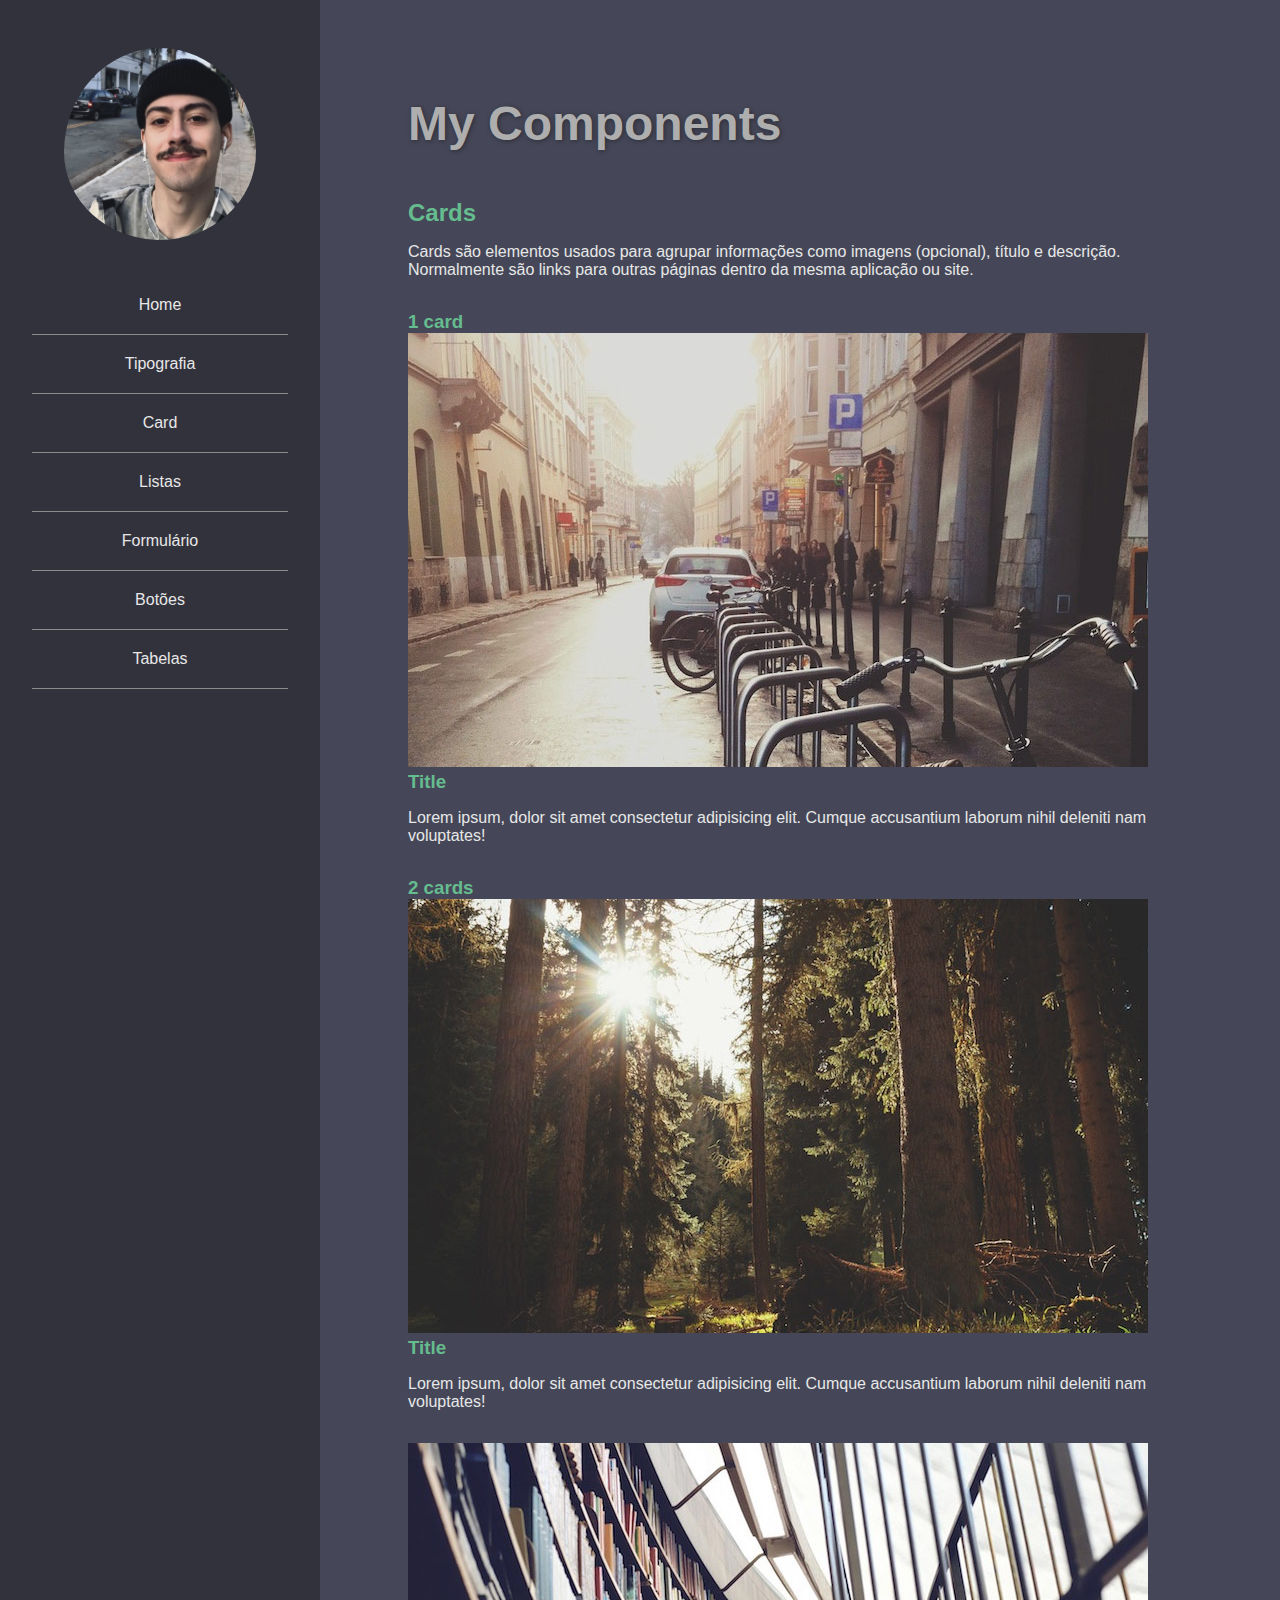
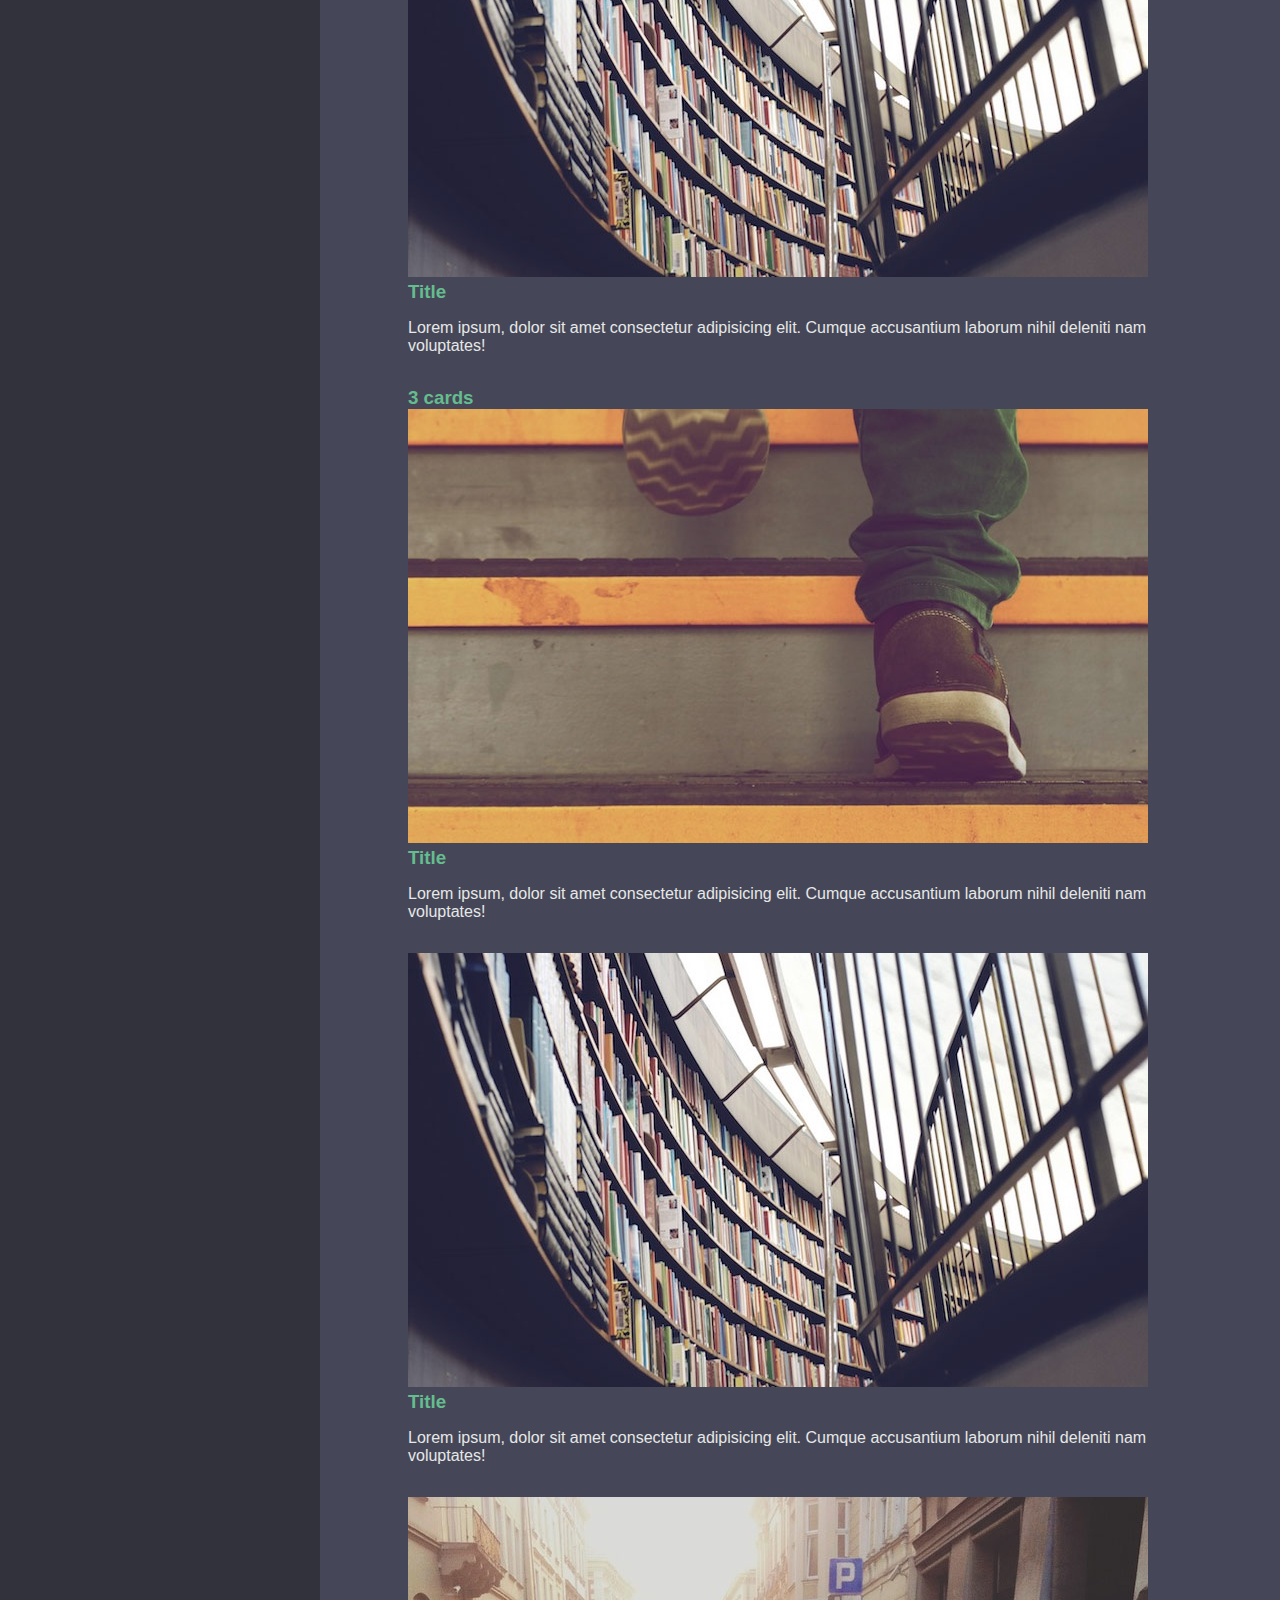
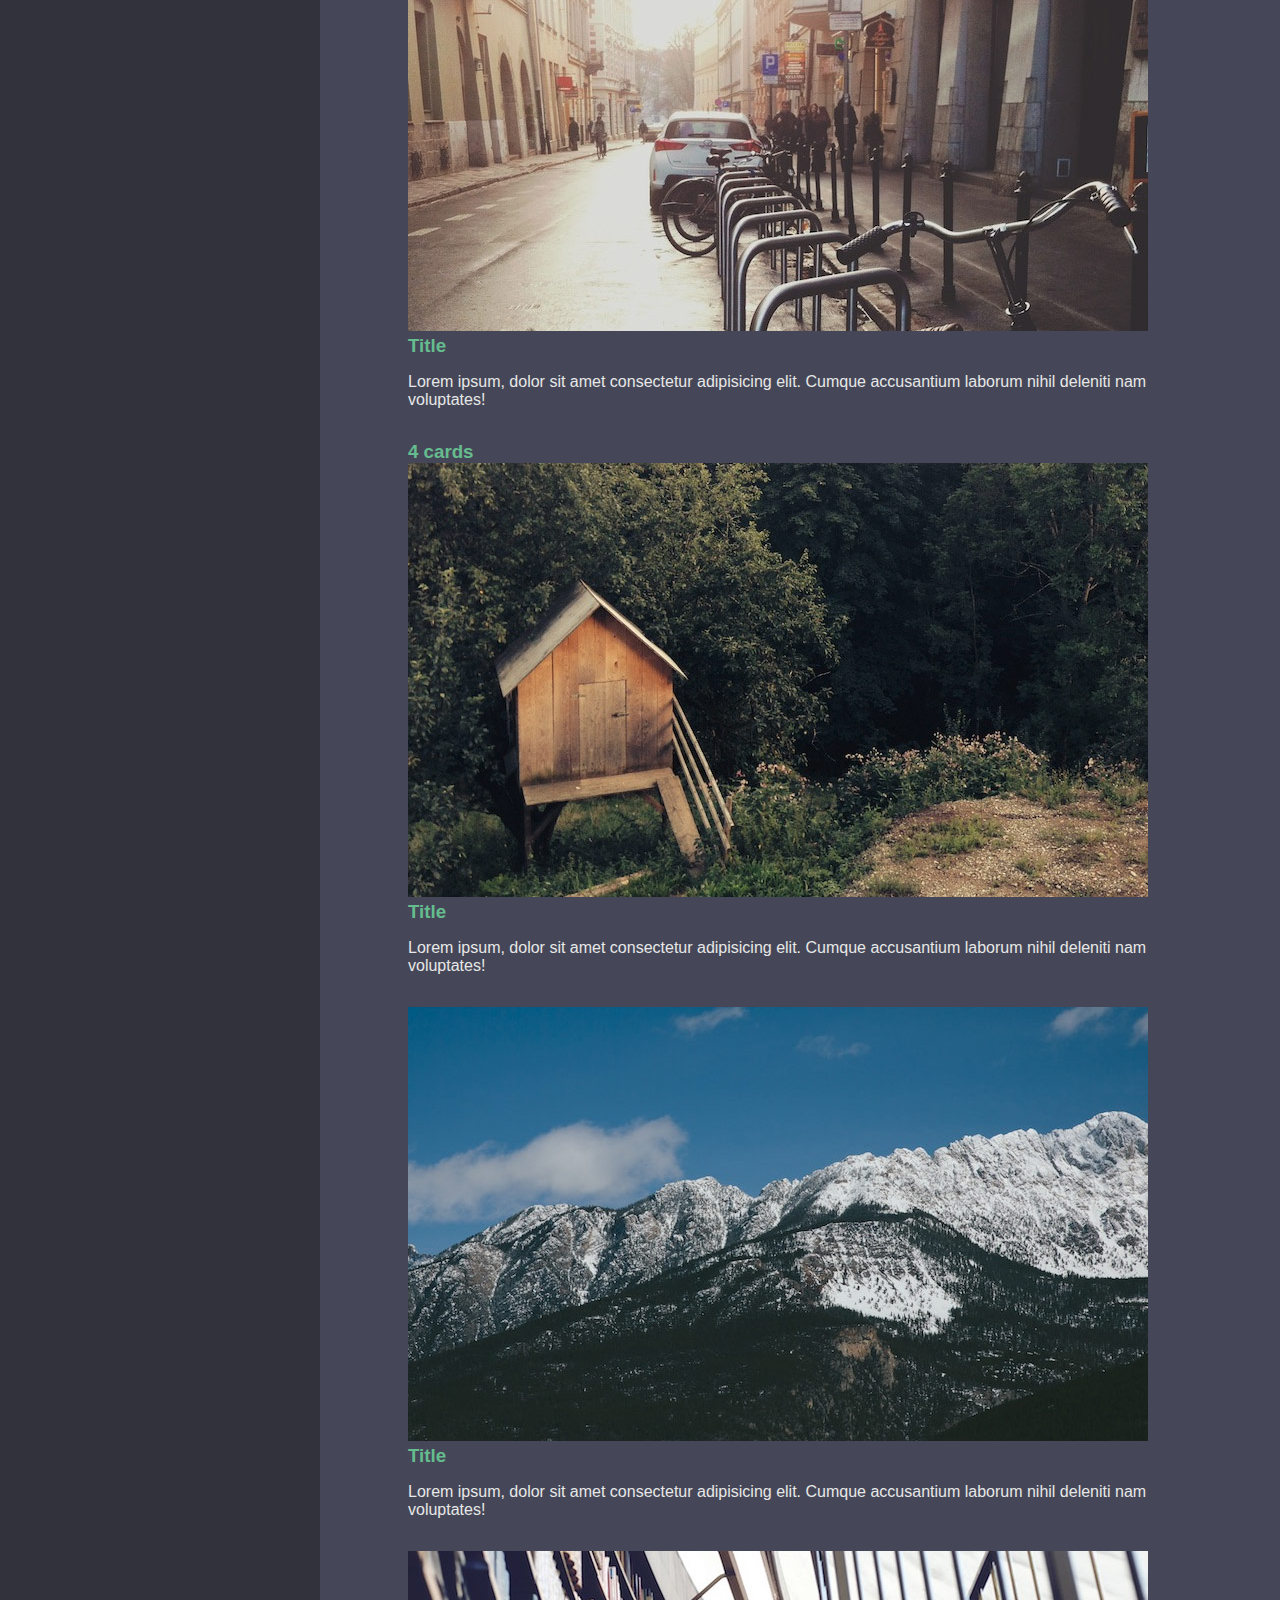
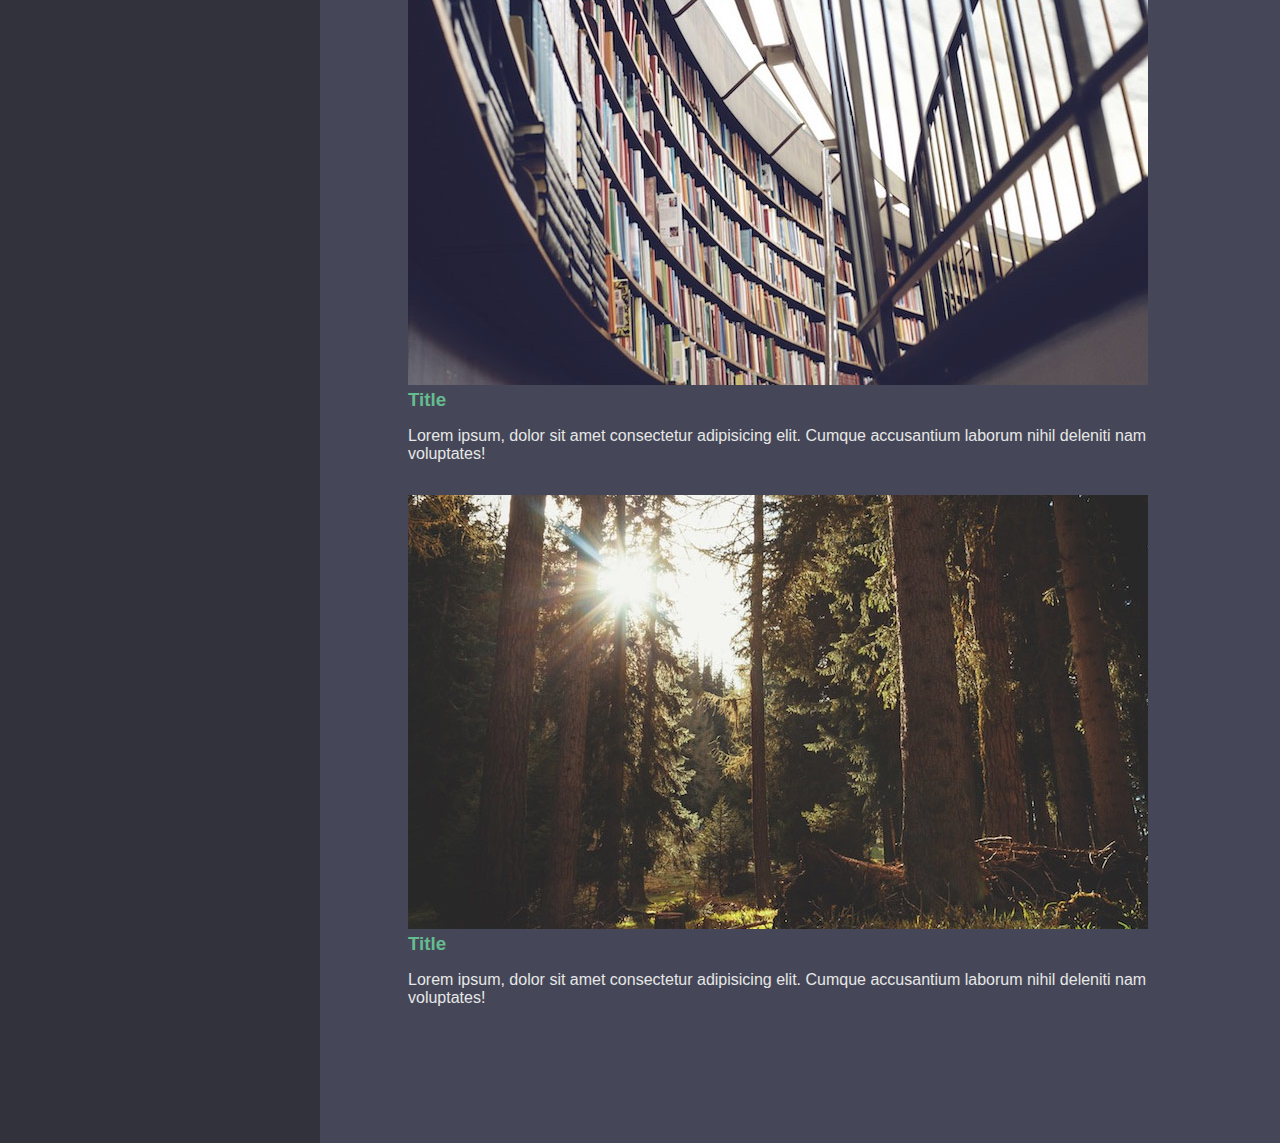
==== cards.html @ 257adde5 "seção cards criada" ====
<!DOCTYPE html>
<html lang="pt-BR">

<head>
    <meta charset="UTF-8">
    <meta name="viewport" content="width=device-width, initial-scale=1.0">
    <title>Cards</title>
    <link rel="stylesheet" href="estilos/style.css">
</head>

<body>
    <header class="main-header">
        <nav class="main-nav">
            <a href=""><img src="imagens/perfil.jpg" alt="Guilherme de Lima Guimarães" class="perfil-img"></a>

            <ul>
                <li><a href="index.html">Home</a></li>
                <li><a href="tipografia.html">Tipografia</a></li>
                <li><a href="cards.html">Card</a></li>
                <li><a href="listas.html">Listas</a></li>
                <li><a href="formularios.html">Formulário</a></li>
                <li><a href="botoes.html">Botões</a></li>
                <li><a href="tabelas.html">Tabelas</a></li>
            </ul>
        </nav>
    </header>
    <main class="main">
        <h1>My Components</h1>

        <article class="highlight">
            <h2>Cards</h2>
            <p>Cards são elementos usados para agrupar informações como imagens (opcional), título e descrição.
                Normalmente são links para outras páginas dentro da mesma aplicação ou site.</p>
        </article>

        <section>
            <h3>1 card</h3>
            <div class="row">
                <article class="card">
                    <img src="imagens/fulls/01.jpg" alt="imagem 1">
                    <div class="card_content">
                        <h3>Title</h3>
                        <p>Lorem ipsum, dolor sit amet consectetur adipisicing elit. Cumque accusantium laborum nihil deleniti nam voluptates!</p>
                    </div>
                </article>
            </div>
        </section>

        <section>
            <h3>2 cards</h3>
            <div class="row">
                <article class="card">
                    <img src="imagens/fulls/02.jpg" alt="imagem 1">
                    <div class="card_content">
                        <h3>Title</h3>
                        <p>Lorem ipsum, dolor sit amet consectetur adipisicing elit. Cumque accusantium laborum nihil deleniti nam voluptates!</p>
                    </div>
                </article>
                <article class="card">
                    <img src="imagens/fulls/03.jpg" alt="imagem 1">
                    <div class="card_content">
                        <h3>Title</h3>
                        <p>Lorem ipsum, dolor sit amet consectetur adipisicing elit. Cumque accusantium laborum nihil deleniti nam voluptates!</p>
                    </div>
                </article>
            </div>
        </section>

        <section>
            <h3>3 cards</h3>
            <div class="row">
                <article class="card">
                    <img src="imagens/fulls/04.jpg" alt="imagem 1">
                    <div class="card_content">
                        <h3>Title</h3>
                        <p>Lorem ipsum, dolor sit amet consectetur adipisicing elit. Cumque accusantium laborum nihil deleniti nam voluptates!</p>
                    </div>
                </article>
                <article class="card">
                    <img src="imagens/fulls/03.jpg" alt="imagem 1">
                    <div class="card_content">
                        <h3>Title</h3>
                        <p>Lorem ipsum, dolor sit amet consectetur adipisicing elit. Cumque accusantium laborum nihil deleniti nam voluptates!</p>
                    </div>
                </article>
                <article class="card">
                    <img src="imagens/fulls/01.jpg" alt="imagem 1">
                    <div class="card_content">
                        <h3>Title</h3>
                        <p>Lorem ipsum, dolor sit amet consectetur adipisicing elit. Cumque accusantium laborum nihil deleniti nam voluptates!</p>
                    </div>
                </article>
            </div>
        </section>
        
        <section>
            <h3>4 cards</h3>
            <div class="row">
                <article class="card">
                    <img src="imagens/fulls/06.jpg" alt="imagem 1">
                    <div class="card_content">
                        <h3>Title</h3>
                        <p>Lorem ipsum, dolor sit amet consectetur adipisicing elit. Cumque accusantium laborum nihil deleniti nam voluptates!</p>
                    </div>
                </article>
                <article class="card">
                    <img src="imagens/fulls/05.jpg" alt="imagem 1">
                    <div class="card_content">
                        <h3>Title</h3>
                        <p>Lorem ipsum, dolor sit amet consectetur adipisicing elit. Cumque accusantium laborum nihil deleniti nam voluptates!</p>
                    </div>
                </article>
                <article class="card">
                    <img src="imagens/fulls/03.jpg" alt="imagem 1">
                    <div class="card_content">
                        <h3>Title</h3>
                        <p>Lorem ipsum, dolor sit amet consectetur adipisicing elit. Cumque accusantium laborum nihil deleniti nam voluptates!</p>
                    </div>
                </article>
                <article class="card">
                    <img src="imagens/fulls/02.jpg" alt="imagem 1">
                    <div class="card_content">
                        <h3>Title</h3>
                        <p>Lorem ipsum, dolor sit amet consectetur adipisicing elit. Cumque accusantium laborum nihil deleniti nam voluptates!</p>
                    </div>
                </article>
            </div>
        </section>


    </main>
</body>

</html>
---- estilos/style.css ----
@charset "UTF-8";

* {
    padding: 0;
    margin: 0;
}

:root {
    --color1: #65bc8e;
    --color2: #32323D;
    --color3: #454758;
    --color4: #e7e7e7;
    --color5: #8c8c8c;
    --color6: #aeaeae;
}

html, body {
    min-height: 100vh;
}

body {
    display: flex;
    color: var(--color4);
    font-family: 'Lucida Sans', 'Lucida Sans Regular', 'Lucida Grande', 'Lucida Sans Unicode', Geneva, Verdana, sans-serif;
}

h1{
    font-size: 3rem;
    color: var(--color6);
    margin-bottom: 3rem;
    font-weight: bolder;
    text-shadow: .0625rem .0625rem .3125rem rgba(0, 0, 0, 0.396);
}

h2, h3, h4, h5, h6{
    color: var(--color1);
}

p{
    margin: 1rem 0 2rem;
}

.main-header {
    flex: 0 0 16rem;
    background-color: var(--color2);
    padding: 2rem;
}

.main {
    flex: 1 0;
    background-color: var(--color3);
    padding: 6em 5.5rem 6.5rem ;
}

a {
    color: inherit;
}

.perfil-img {
    max-width: 12rem;
    border-radius: 50%;
    padding: 1rem 0 2rem 0;
    text-align: left;
}

.main-nav{
    text-align: center;
    
}

.main-nav ul {
    list-style-type: none;  
}

.main-nav ul a{
    display: block;
    padding: 1rem 0;
    text-decoration: none;
    transition: letter-spacing .4s ease, background-color .4s ease;
    background-color: transparent;
    font-weight: normal;
    letter-spacing: 0;
}

.main-nav ul a:hover{
    background-color: var(--color3);
    letter-spacing: .125rem;
    font-weight: bold;
}

.main-nav li{
    border-bottom: 1px solid var(--color5);
    padding: .25rem 0;
}
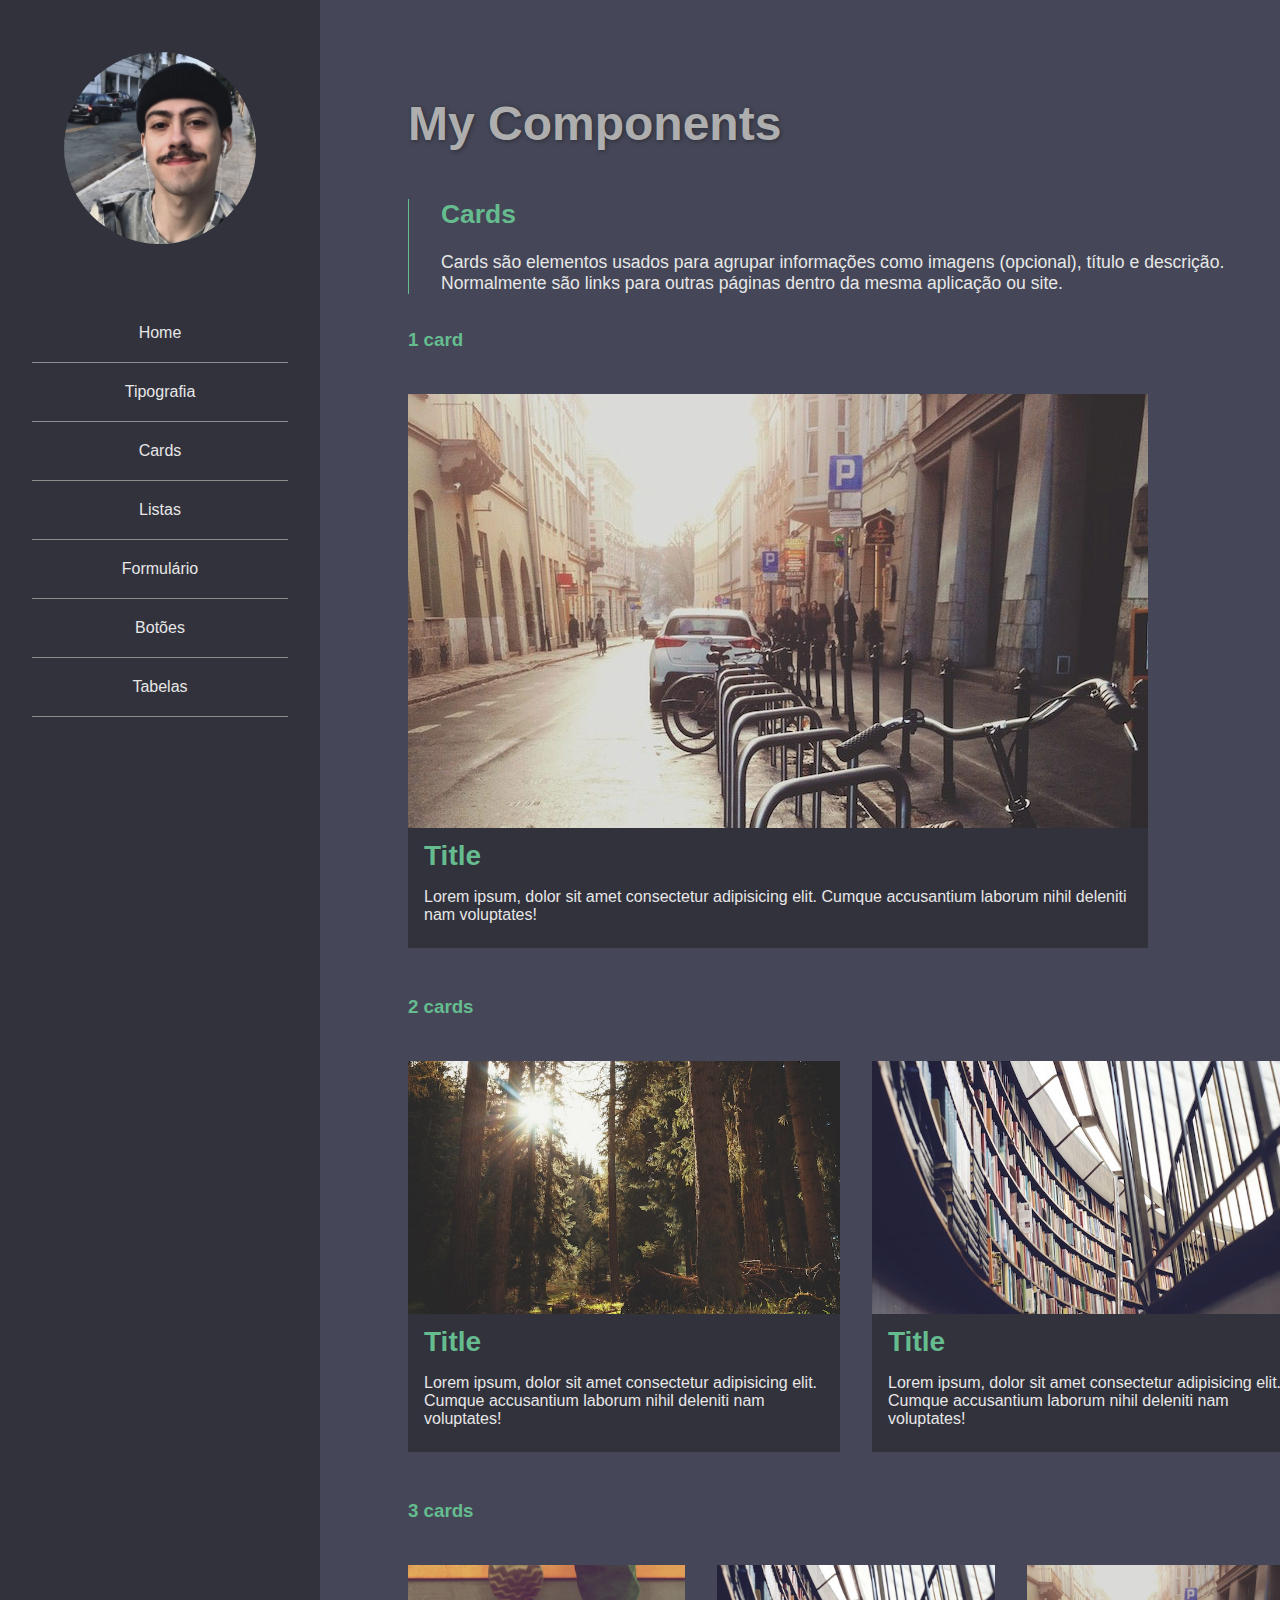
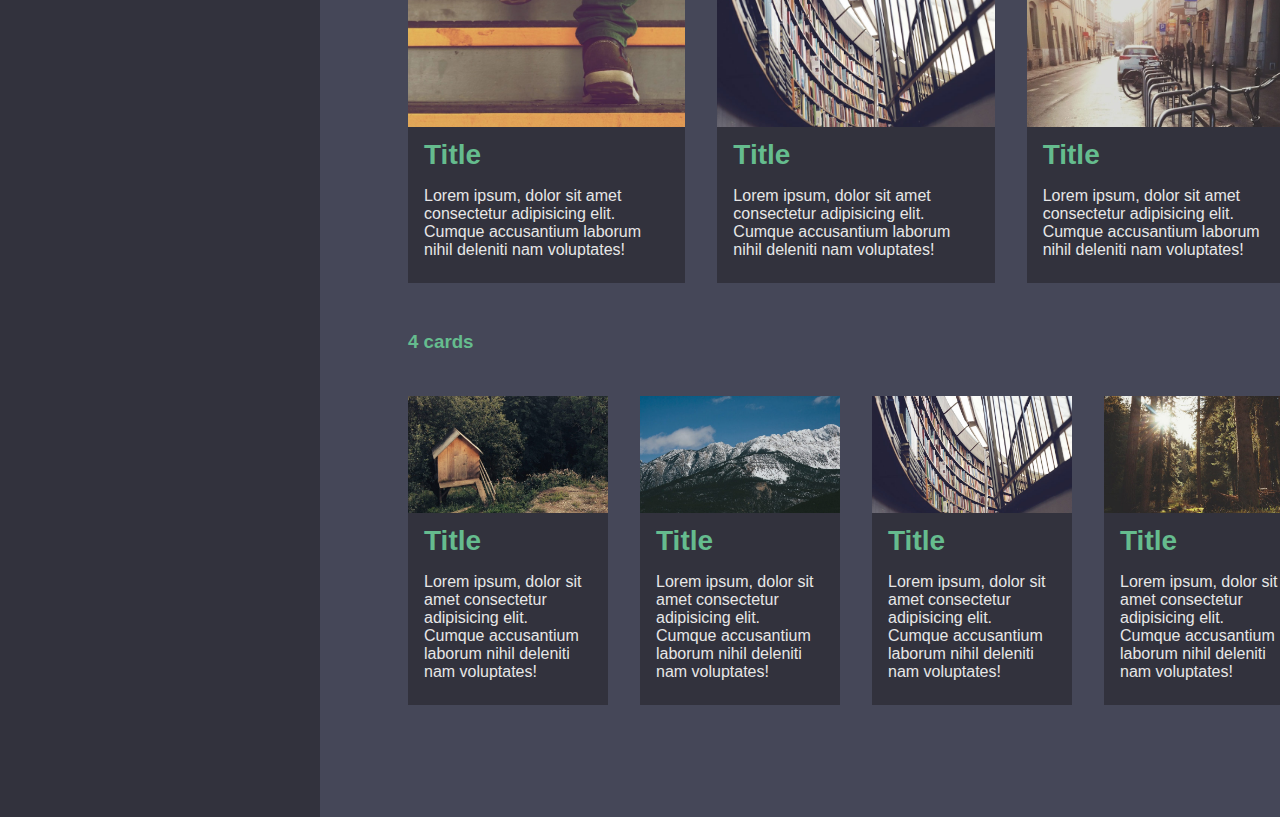
==== commit 02bfd30b: "update cards" ====
--- a/cards.html
+++ b/cards.html
@@ -16,7 +16,7 @@
             <ul>
                 <li><a href="index.html">Home</a></li>
                 <li><a href="tipografia.html">Tipografia</a></li>
-                <li><a href="cards.html">Card</a></li>
+                <li><a href="cards.html">Cards</a></li>
                 <li><a href="listas.html">Listas</a></li>
                 <li><a href="formularios.html">Formulário</a></li>
                 <li><a href="botoes.html">Botões</a></li>
--- a/estilos/style.css
+++ b/estilos/style.css
@@ -1,9 +1,6 @@
 @charset "UTF-8";
 
-* {
-    padding: 0;
-    margin: 0;
-}
+
 
 :root {
     --color1: #65bc8e;
@@ -12,10 +9,15 @@
     --color4: #e7e7e7;
     --color5: #8c8c8c;
     --color6: #aeaeae;
+    --color7: #212128;
+
+    --default-gap: 2rem;
 }
 
 html, body {
     min-height: 100vh;
+    padding: 0;
+    margin: 0;
 }
 
 body {
@@ -24,7 +26,7 @@
     font-family: 'Lucida Sans', 'Lucida Sans Regular', 'Lucida Grande', 'Lucida Sans Unicode', Geneva, Verdana, sans-serif;
 }
 
-h1{
+h1 {
     font-size: 3rem;
     color: var(--color6);
     margin-bottom: 3rem;
@@ -32,12 +34,27 @@
     text-shadow: .0625rem .0625rem .3125rem rgba(0, 0, 0, 0.396);
 }
 
-h2, h3, h4, h5, h6{
+h2, h3, h4, h5, h6 {
     color: var(--color1);
 }
 
-p{
+p, blockquote {
     margin: 1rem 0 2rem;
+}
+
+.highlight {
+    border-left: 1px solid var(--color1);
+    font-size: 1.1rem;
+    padding-left: 2rem;
+    margin-bottom: 2.2rem;
+}
+
+section {
+    margin-bottom: 3rem;
+}
+
+.underline {
+    text-decoration: red wavy underline;
 }
 
 .main-header {
@@ -49,7 +66,7 @@
 .main {
     flex: 1 0;
     background-color: var(--color3);
-    padding: 6em 5.5rem 6.5rem ;
+    padding: 4rem 5.5rem 4rem;
 }
 
 a {
@@ -59,20 +76,20 @@
 .perfil-img {
     max-width: 12rem;
     border-radius: 50%;
-    padding: 1rem 0 2rem 0;
     text-align: left;
 }
 
-.main-nav{
+.main-nav {
     text-align: center;
-    
+    padding-top: 20px;
 }
 
 .main-nav ul {
-    list-style-type: none;  
-}
-
-.main-nav ul a{
+    list-style-type: none;
+    padding: 2.5rem 0;
+}
+
+.main-nav ul a {
     display: block;
     padding: 1rem 0;
     text-decoration: none;
@@ -82,14 +99,133 @@
     letter-spacing: 0;
 }
 
-.main-nav ul a:hover{
+.main-nav ul a:hover,
+.main-nav ul a:focus {
     background-color: var(--color3);
     letter-spacing: .125rem;
     font-weight: bold;
 }
 
-.main-nav li{
+.main-nav li {
     border-bottom: 1px solid var(--color5);
     padding: .25rem 0;
 }
 
+kbd {
+    background-color: #eee;
+    border-radius: .1875rem;
+    border: .0625rem solid #b4b4b4;
+    box-shadow: 0 .125rem .0625rem rgba(0, 0, 0, 0.2), 0 .125rem;
+    color: #333;
+    display: inline-block;
+    font-weight: 700;
+    line-height: 1;
+    padding: .125rem .25rem;
+}
+
+.card {
+    max-width: 46.25rem;
+    background-color: var(--color2);
+    padding: 0;
+}
+
+.card_content {
+    padding: .5rem 1rem 1.5rem;
+}
+
+.card_content p, .card_content h3 {
+    margin: 0;
+}
+
+.card_content h3 {
+    font-size: 1.75rem;
+    margin-bottom: 1rem;
+}
+
+.card img {
+    max-width: 100%;
+}
+
+.row {
+    display: flex;
+    gap: var(--default-gap);
+    padding-top: 1.5rem;
+    justify-content: space-between;
+}
+
+.row .row{
+    padding-top: 0;
+}
+
+.row>* {
+    flex-grow: 1;
+    width: 12.5rem;
+}
+
+.alternate {
+    list-style-type: none;
+    padding-left: 0px;
+}
+
+.alternate li {
+    padding: 0px;
+}
+
+.alternate li:not(:last-child) {
+    border-bottom: .125rem solid;
+}
+
+.roman {
+    list-style-type: upper-roman;
+}
+
+.list-emoji {
+    list-style-type: "\1F642";
+}
+
+input, label {
+    display: inline-block;
+    width: 100%;
+    box-sizing: border-box;
+}
+
+label{
+    font-size: 1.2rem;
+}
+
+input[type="radio"],
+input[type=checkbox]{
+    width: auto;
+    margin: .8rem 0;
+}
+
+input, textarea, select{
+    background-color: var(--color4);
+    padding: 1.2rem;
+    border-radius: .3125rem;
+    margin-bottom: 1.6rem;
+    border: 0;
+    width: 100%;
+    box-sizing: border-box;
+    font-size: 1rem;
+    resize: none;
+}
+
+.btn{
+    background-color: var(--color2);
+    outline: .125rem solid var(--color6);
+    color: white;
+    cursor: pointer;
+}
+
+.btn:hover, .btn:focus{
+    background-color: var(--color7);
+}
+
+.form-quiz {
+    width: calc(50% - (var(--default-gap) / 2));
+}
+
+.btn-stroke{
+    background-color: transparent;
+}